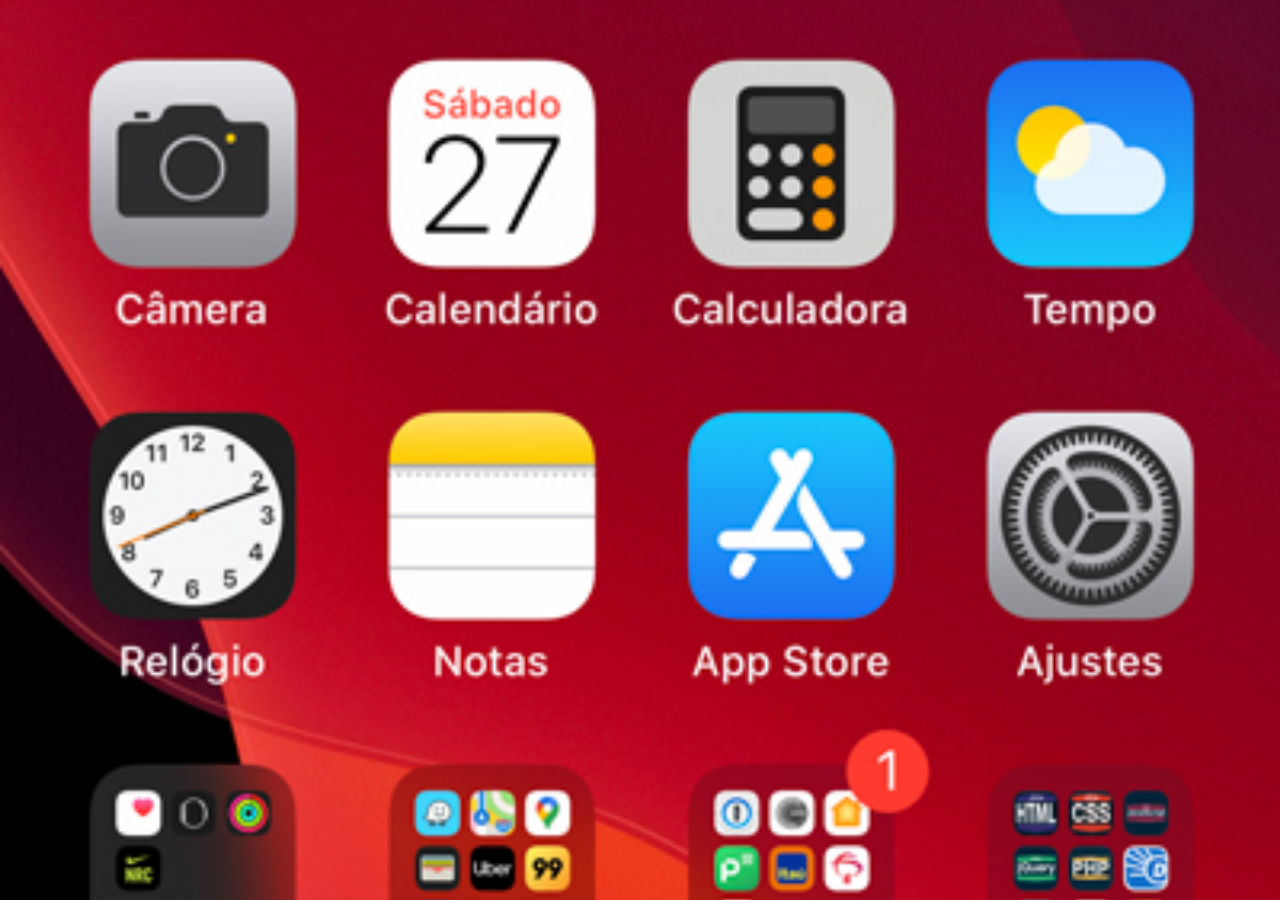
==== home.html @ 3d1333db "Criação da tela Home" ====
<!DOCTYPE html>
<html lang="pt-br">
<head>
    <meta charset="UTF-8">
    <meta name="viewport" content="width=device-width, initial-scale=1.0">
    <title>Home</title>
</head>
<style>
    * {
        margin: 0px;
        padding: 0px;
    }

    body {
        width: 100vw;
        height: 100vh;
        background: black url('imagens/tela-home.jpg') no-repeat top center;
        background-size: cover ;
    }
</style>
<body>
    
</body>
</html>
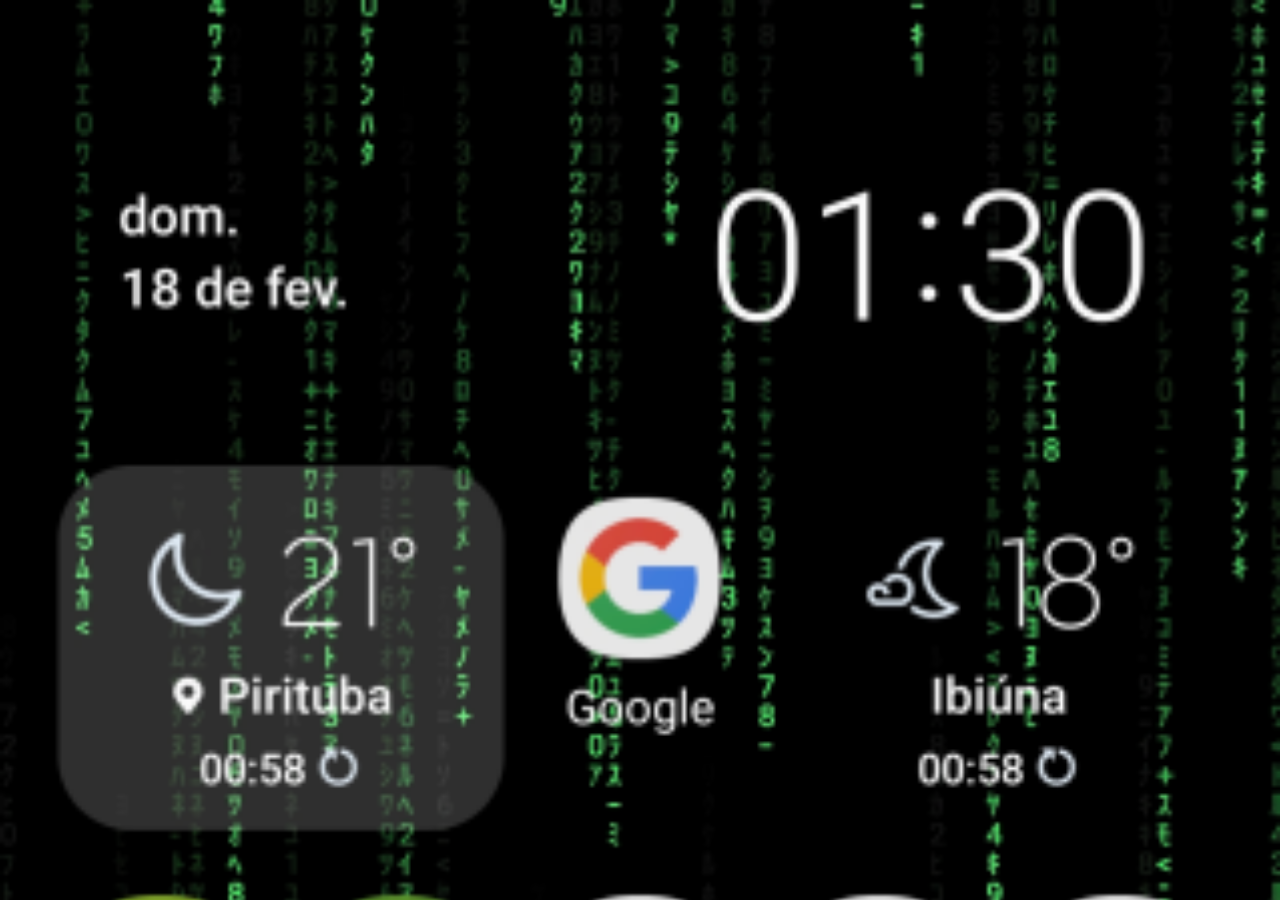
==== commit 227dbfa1: "Redes Sociais" ====
--- a/home.html
+++ b/home.html
@@ -14,7 +14,7 @@
     body {
         width: 100vw;
         height: 100vh;
-        background: black url('imagens/tela-home.jpg') no-repeat top center;
+        background: black url('imagens/tela-home-s10.png') no-repeat top center;
         background-size: cover ;
     }
 </style>
